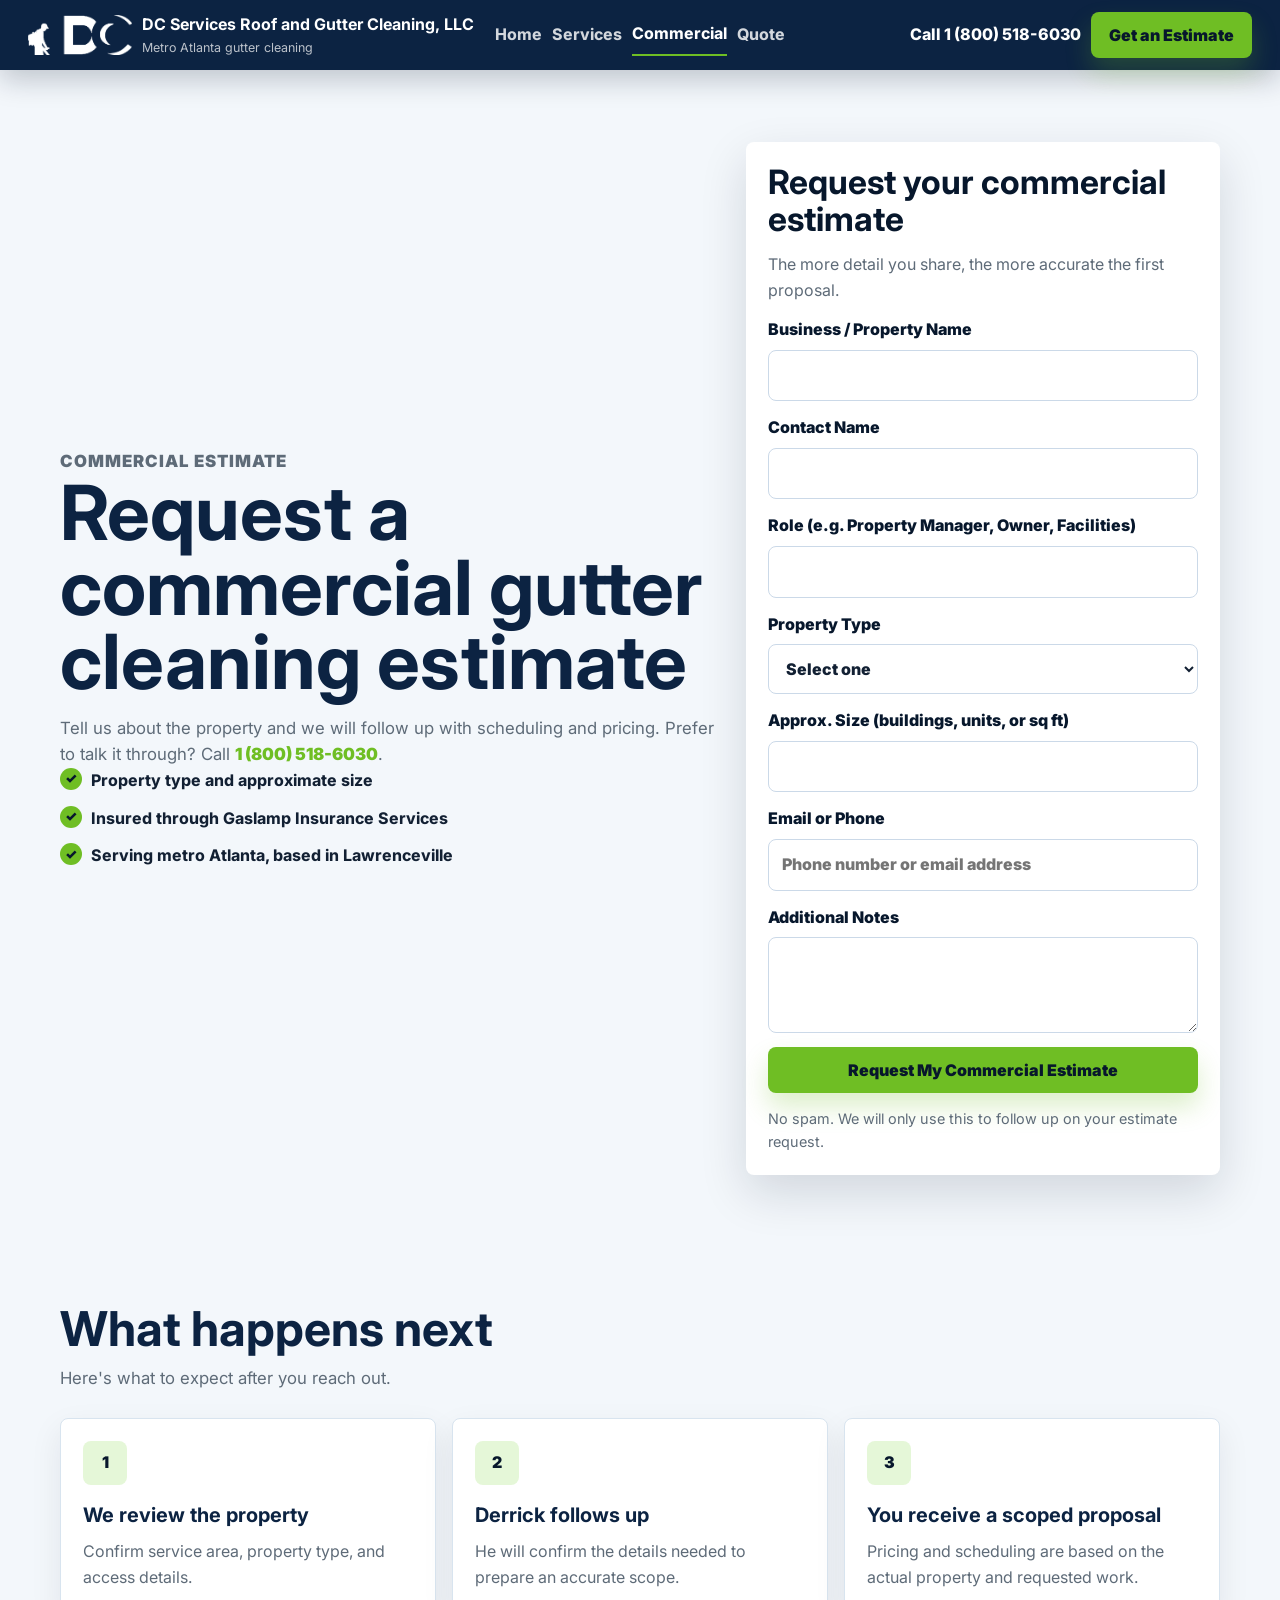
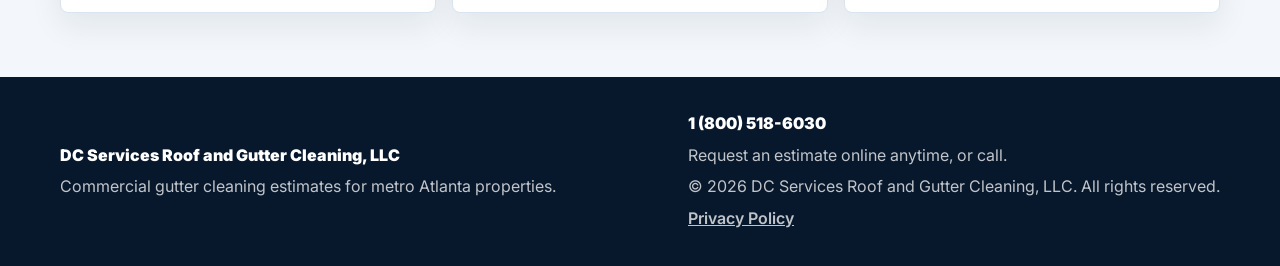
==== commercial-quote.html @ ae73db81 "Import dcservicespro.com site as of the last Vercel production deploy Brings the DC Services Roof an" ====
<!doctype html>
<html lang="en">
<head>
  <meta charset="utf-8">
  <meta name="viewport" content="width=device-width, initial-scale=1">
  <title>Request a Commercial Gutter Cleaning Estimate | DC Services</title>
  <meta name="description" content="Request a commercial gutter cleaning estimate in metro Atlanta for property managers, HOAs, retail centers, office parks, and apartment communities.">
  <meta name="robots" content="index, follow">
  <link rel="canonical" href="https://dcservicespro.com/commercial-quote.html">
  <link rel="preconnect" href="https://fonts.googleapis.com">
  <link rel="preconnect" href="https://fonts.gstatic.com" crossorigin>
  <link href="https://fonts.googleapis.com/css2?family=Inter:wght@400;500;600;700;800;900&display=swap" rel="stylesheet">
  <link rel="icon" href="favicon.png" type="image/png">
  <link rel="stylesheet" href="styles.css">
  <script type="application/ld+json">
    {
      "@context": "https://schema.org",
      "@type": "ContactPage",
      "name": "Request a Commercial Gutter Cleaning Estimate",
      "url": "https://dcservicespro.com/commercial-quote.html",
      "mainEntity": {
        "@type": "LocalBusiness",
        "name": "DC Services Roof and Gutter Cleaning, LLC",
        "telephone": "1 (800) 518-6030",
        "areaServed": "Metro Atlanta, GA"
      }
    }
  </script>
</head>
<body>
  <a class="skip-link" href="#main-content">Skip to main content</a>
  <header class="site-header">
    <a class="brand" href="index.html" aria-label="DC Services Roof and Gutter Cleaning, LLC home">
      <img class="brand-mark" src="media/logo-mark-white.png" alt="" aria-hidden="true">
      <span>
        <strong>DC Services Roof and Gutter Cleaning, LLC</strong>
        <small>Metro Atlanta gutter cleaning</small>
      </span>
    </a>
    <nav class="main-nav" aria-label="Main navigation">
      <a href="index.html">Home</a>
      <a href="services.html">Services</a>
      <a aria-current="page" href="commercial.html">Commercial</a>
      <a href="quote.html">Quote</a>
    </nav>
    <div class="header-actions">
      <a class="phone-action" href="tel:+18005186030" aria-label="Call DC Services at 1 (800) 518-6030">Call<span class="phone-number" aria-hidden="true"> 1 (800) 518-6030</span></a>
      <a class="btn btn-primary" href="commercial-quote.html">Get an Estimate</a>
    </div>
  </header>

  <main id="main-content">
    <section class="quote-page">
      <div class="container quote-page-grid">
        <div class="quote-intro">
          <p class="service-line">Commercial estimate</p>
          <h1>Request a commercial gutter cleaning estimate</h1>
          <p>Tell us about the property and we will follow up with scheduling and pricing. Prefer to talk it through? Call <a href="tel:+18005186030">1 (800) 518-6030</a>.</p>
          <ul class="check-list dark">
            <li>Property type and approximate size</li>
            <li>Insured through Gaslamp Insurance Services</li>
            <li>Serving metro Atlanta, based in Lawrenceville</li>
          </ul>
        </div>

        <form class="quote-card quote-form" data-quote-form="commercial" action="/api/lead" method="post">
          <input type="hidden" name="formType" value="commercial">
          <input class="hp-field" type="text" name="_hp" tabindex="-1" autocomplete="off" aria-hidden="true">
          <h2>Request your commercial estimate</h2>
          <p>The more detail you share, the more accurate the first proposal.</p>
          <label for="cq-business">Business / Property Name
            <input id="cq-business" name="business" type="text" autocomplete="organization" required>
          </label>
          <label for="cq-contact-name">Contact Name
            <input id="cq-contact-name" name="contactName" type="text" autocomplete="name" required>
          </label>
          <label for="cq-role">Role (e.g. Property Manager, Owner, Facilities)
            <input id="cq-role" name="role" type="text">
          </label>
          <label for="cq-property-type">Property Type
            <select id="cq-property-type" name="propertyType" required>
              <option value="">Select one</option>
              <option value="property-management-hoa">Property Management / HOA</option>
              <option value="retail-shopping-center">Retail / Shopping Center</option>
              <option value="office-business-park">Office / Business Park</option>
              <option value="apartment-community">Apartment Community</option>
              <option value="other">Other</option>
            </select>
          </label>
          <label for="cq-size">Approx. Size (buildings, units, or sq ft)
            <input id="cq-size" name="size" type="text">
          </label>
          <label for="cq-contact">Email or Phone
            <input id="cq-contact" name="contact" type="text" placeholder="Phone number or email address" required>
          </label>
          <label for="cq-notes">Additional Notes
            <textarea id="cq-notes" name="notes"></textarea>
          </label>
          <button class="btn btn-primary btn-full" type="submit">Request My Commercial Estimate</button>
          <p class="form-note">No spam. We will only use this to follow up on your estimate request.</p>
          <div id="form-success" class="success-message" role="status" aria-live="polite" tabindex="-1">Thank you. Your commercial estimate request has been received. Derrick will follow up with scope, pricing, and scheduling.</div>
          <div id="form-error" class="error-message" role="alert" tabindex="-1">We could not send your request. Please try again, or call 1 (800) 518-6030.</div>
        </form>
      </div>
    </section>

    <section class="process-section">
      <div class="container">
        <div class="section-heading">
          <h2>What happens next</h2>
          <p>Here's what to expect after you reach out.</p>
        </div>
        <div class="step-grid">
          <article>
            <span>1</span>
            <h3>We review the property</h3>
            <p>Confirm service area, property type, and access details.</p>
          </article>
          <article>
            <span>2</span>
            <h3>Derrick follows up</h3>
            <p>He will confirm the details needed to prepare an accurate scope.</p>
          </article>
          <article>
            <span>3</span>
            <h3>You receive a scoped proposal</h3>
            <p>Pricing and scheduling are based on the actual property and requested work.</p>
          </article>
        </div>
      </div>
    </section>
  </main>

  <footer class="site-footer">
    <div class="container footer-grid">
      <div>
        <strong>DC Services Roof and Gutter Cleaning, LLC</strong>
        <p>Commercial gutter cleaning estimates for metro Atlanta properties.</p>
      </div>
      <div>
        <a href="tel:+18005186030">1 (800) 518-6030</a>
        <p class="footer-note">Request an estimate online anytime, or call.</p>
        <p>&copy; <span data-year></span> DC Services Roof and Gutter Cleaning, LLC. All rights reserved.</p>
        <p class="footer-legal"><a href="privacy.html">Privacy Policy</a></p>
      </div>
    </div>
  </footer>

  <script src="script.js"></script>
</body>
</html>
---- styles.css ----
:root {
  --navy-950: #07172c;
  --navy-900: #0c2342;
  --navy-800: #174b82;
  --green: #6fbe24;
  --green-dark: #3f7f15;
  --white: #ffffff;
  --mist: #f3f7fb;
  --line: #d8e4ef;
  --text: #122033;
  --muted: #5e6b78;
  --shadow: 0 18px 48px rgba(7, 23, 44, 0.14);
  --radius: 8px;
  --max: 1160px;
}

* {
  box-sizing: border-box;
}

html {
  scroll-behavior: smooth;
  scroll-padding-top: 94px;
}

body {
  margin: 0;
  font-family: "Inter", Arial, sans-serif;
  color: var(--text);
  background: var(--white);
  line-height: 1.6;
}

a {
  color: inherit;
  text-decoration: none;
}

.skip-link {
  position: fixed;
  top: 8px;
  left: 8px;
  z-index: 100;
  padding: 10px 14px;
  border-radius: 8px;
  color: var(--navy-950);
  background: var(--green);
  font-weight: 900;
  transform: translateY(-160%);
}

.skip-link:focus {
  transform: translateY(0);
}

button,
input,
select,
textarea {
  font: inherit;
}

.container {
  width: min(100% - 32px, var(--max));
  margin: 0 auto;
}

.narrow {
  max-width: 780px;
}

.site-header {
  position: sticky;
  top: 0;
  z-index: 20;
  display: grid;
  grid-template-columns: 1fr;
  gap: 12px;
  padding: 12px 16px;
  background: var(--navy-900);
  color: var(--white);
  box-shadow: 0 10px 28px rgba(7, 23, 44, 0.22);
}

.brand {
  display: flex;
  align-items: center;
  gap: 10px;
  min-width: 0;
}

.brand-mark {
  display: block;
  height: 40px;
  width: auto;
  object-fit: contain;
  flex-shrink: 0;
}

.brand strong,
.brand small {
  display: block;
}

.brand small {
  color: rgba(255, 255, 255, 0.72);
  font-size: 0.78rem;
}

.main-nav,
.header-actions {
  display: flex;
  flex-wrap: wrap;
  gap: 10px;
  align-items: center;
}

.main-nav a {
  padding: 7px 0;
  color: rgba(255, 255, 255, 0.82);
  font-weight: 750;
}

.main-nav a[aria-current="page"] {
  color: var(--white);
  border-bottom: 2px solid var(--green);
}

.header-actions {
  justify-content: flex-start;
}

.phone-action {
  color: var(--white);
  font-weight: 800;
}

.btn {
  display: inline-flex;
  min-height: 46px;
  align-items: center;
  justify-content: center;
  gap: 8px;
  padding: 13px 18px;
  border: 0;
  border-radius: 8px;
  font-weight: 900;
  line-height: 1;
  text-align: center;
}

.btn-primary {
  color: var(--navy-950);
  background: var(--green);
  box-shadow: 0 14px 26px rgba(111, 190, 36, 0.24);
}

.btn-secondary {
  color: var(--navy-900);
  background: var(--white);
  border: 1px solid var(--line);
}

.btn-large {
  min-height: 54px;
  padding-inline: 22px;
}

.btn-full {
  width: 100%;
}

.btn:disabled {
  cursor: wait;
  opacity: 0.7;
}

.hero {
  position: relative;
  overflow: hidden;
  color: var(--white);
  background:
    linear-gradient(90deg, rgba(7, 23, 44, 0.94), rgba(12, 35, 66, 0.82)),
    radial-gradient(circle at 82% 20%, rgba(111, 190, 36, 0.22), transparent 34%),
    linear-gradient(135deg, #0c2342, #24537e);
}

.compact-hero {
  padding: 58px 0 42px;
}

.hero-grid,
.quote-page-grid,
.split-grid,
.detail-grid {
  display: grid;
  gap: 28px;
  align-items: center;
}

.hero-copy h1,
.page-hero h1,
.quote-intro h1 {
  margin: 0 0 16px;
  font-size: clamp(2.25rem, 8vw, 4.75rem);
  line-height: 0.98;
  letter-spacing: 0;
}

.hero-phone {
  margin: 0 0 24px;
  color: rgba(255, 255, 255, 0.9);
  font-size: clamp(1.05rem, 2vw, 1.3rem);
  font-weight: 700;
}

.hero-phone a,
.quote-intro a {
  color: var(--green);
  font-weight: 900;
}

.hero-phone a {
  white-space: nowrap;
}

.service-line {
  margin: 0 0 10px;
  color: var(--green-dark);
  font-weight: 900;
  text-transform: uppercase;
  letter-spacing: 0.06em;
  font-size: 0.78rem;
}

.hero .service-line,
.page-hero .service-line {
  color: var(--green);
}

.hero-summary {
  max-width: 650px;
  margin: 0 0 12px;
  color: rgba(255, 255, 255, 0.88);
  font-size: clamp(1.05rem, 2vw, 1.25rem);
}

.hero-proof {
  margin: 18px 0 0;
  color: rgba(255, 255, 255, 0.9);
  font-weight: 750;
}

.hero-proof .stars {
  margin-right: 6px;
}

#home-quote {
  scroll-margin-top: 118px;
}

.quote-card {
  display: grid;
  gap: 14px;
  padding: 22px;
  border-radius: var(--radius);
  background: var(--white);
  color: var(--text);
  box-shadow: var(--shadow);
}

.quote-card h2 {
  margin: 0;
  color: var(--navy-950);
  font-size: clamp(1.55rem, 4vw, 2.1rem);
  line-height: 1.1;
}

.quote-card p {
  margin: 0;
  color: var(--muted);
}

label {
  display: grid;
  gap: 7px;
  color: var(--navy-950);
  font-weight: 850;
}

input,
select,
textarea {
  width: 100%;
  min-height: 50px;
  padding: 12px 13px;
  border: 1px solid #cbd9e8;
  border-radius: 8px;
  color: var(--text);
  background: var(--white);
}

textarea {
  min-height: 96px;
  resize: vertical;
}

input:focus,
select:focus,
textarea:focus,
.btn:focus-visible,
a:focus-visible {
  outline: 3px solid rgba(111, 190, 36, 0.45);
  outline-offset: 3px;
}

.form-note {
  font-size: 0.9rem;
}

.hp-field {
  position: absolute !important;
  left: -10000px !important;
  width: 1px !important;
  height: 1px !important;
  overflow: hidden !important;
  opacity: 0 !important;
  pointer-events: none !important;
}

.success-message,
.error-message {
  display: none;
  padding: 13px;
  border-radius: 8px;
  font-weight: 800;
}

.success-message {
  border: 1px solid #9be476;
  color: #173b08;
  background: #e8f9df;
}

.error-message {
  border: 1px solid #e19a9a;
  color: #6d1111;
  background: #fff0f0;
}

.success-message.is-visible,
.error-message.is-visible,
.success-message:target,
.error-message:target {
  display: block;
}

section {
  padding: 64px 0;
}

.trust-strip,
.services-preview,
.quote-page,
.process-section {
  background: var(--mist);
}

.section-heading {
  max-width: 720px;
  margin-bottom: 26px;
}

.section-heading.tight {
  margin-bottom: 20px;
}

.section-heading h2,
.split-section h2,
.service-detail h2,
.process-section h2 {
  margin: 0 0 10px;
  color: var(--navy-900);
  font-size: clamp(1.9rem, 5vw, 3rem);
  line-height: 1.08;
}

.section-heading p,
.split-section p,
.service-detail p,
.quote-intro p {
  margin: 0;
  color: var(--muted);
  font-size: 1.05rem;
}

.trust-grid,
.card-grid,
.step-grid {
  display: grid;
  gap: 16px;
}

.trust-card,
.service-card,
.step-grid article,
.guarantee-panel {
  padding: 22px;
  border: 1px solid var(--line);
  border-radius: var(--radius);
  background: var(--white);
  box-shadow: 0 12px 32px rgba(7, 23, 44, 0.08);
}

.trust-card strong,
.trust-card span {
  display: block;
}

.trust-card span {
  color: var(--muted);
}

.stars {
  color: #ffb21a;
  font-size: 1.22rem;
  letter-spacing: 0;
}

.before-after {
  display: grid;
  gap: 24px;
  margin-top: 24px;
}

.ba-case h3 {
  margin: 0 0 12px;
  color: var(--navy-900);
  font-size: 1.08rem;
}

.ba-pair {
  display: grid;
  grid-template-columns: 1fr 1fr;
  gap: 10px;
}

.ba-photo {
  position: relative;
  margin: 0;
  aspect-ratio: 3 / 4;
  border-radius: var(--radius);
  overflow: hidden;
  box-shadow: var(--shadow);
}

.ba-photo img {
  width: 100%;
  height: 100%;
  object-fit: cover;
  display: block;
}

.ba-photo span {
  position: absolute;
  top: 10px;
  left: 10px;
  padding: 5px 10px;
  border-radius: 8px;
  background: var(--green);
  color: var(--navy-950);
  font-weight: 900;
  font-size: 0.82rem;
}

.owner-intro {
  display: flex;
  align-items: center;
  gap: 14px;
  margin-bottom: 22px;
}

.owner-photo {
  width: 64px;
  height: 64px;
  border-radius: 50%;
  object-fit: cover;
  box-shadow: var(--shadow);
  flex-shrink: 0;
}

.owner-intro p {
  margin: 0;
  color: var(--muted);
}

.owner-intro strong {
  color: var(--navy-900);
}

.photo-placeholder {
  min-height: 210px;
  display: flex;
  flex-direction: column;
  justify-content: flex-end;
  gap: 8px;
  padding: 22px;
  border-radius: var(--radius);
  color: var(--white);
  background:
    linear-gradient(180deg, rgba(7, 23, 44, 0.08), rgba(7, 23, 44, 0.86)),
    repeating-linear-gradient(135deg, rgba(255,255,255,0.12) 0 12px, rgba(255,255,255,0.03) 12px 24px),
    linear-gradient(135deg, #52687b, #1f3e5c);
  box-shadow: var(--shadow);
}

.photo-placeholder.after {
  background:
    linear-gradient(180deg, rgba(7, 23, 44, 0.08), rgba(7, 23, 44, 0.82)),
    repeating-linear-gradient(135deg, rgba(111,190,36,0.2) 0 12px, rgba(255,255,255,0.03) 12px 24px),
    linear-gradient(135deg, #5f8642, #153d2f);
}

.photo-placeholder span {
  width: fit-content;
  padding: 7px 10px;
  border-radius: 8px;
  background: var(--green);
  color: var(--navy-950);
  font-weight: 900;
}

.photo-placeholder strong {
  font-size: 1.3rem;
}

.photo-placeholder.wide {
  min-height: 330px;
}

.check-list {
  display: grid;
  gap: 12px;
  margin: 0;
  padding: 0;
  list-style: none;
}

.check-list li {
  position: relative;
  padding-left: 31px;
  font-weight: 750;
}

.check-list li::before {
  content: "✓";
  position: absolute;
  left: 0;
  top: 0;
  display: grid;
  place-items: center;
  width: 22px;
  height: 22px;
  border-radius: 999px;
  background: var(--green);
  color: var(--navy-950);
  font-size: 0.85rem;
  font-weight: 900;
}

.check-list.dark li {
  color: var(--text);
}

.service-card h3,
.step-grid h3 {
  margin: 0 0 8px;
  color: var(--navy-900);
  font-size: 1.25rem;
}

.service-card p,
.step-grid p {
  margin: 0;
  color: var(--muted);
}

.icon-box,
.step-grid span {
  display: grid;
  place-items: center;
  width: 44px;
  height: 44px;
  margin-bottom: 14px;
  border-radius: 8px;
  color: var(--navy-950);
  background: #e5f7d8;
  font-weight: 900;
}

.center-action {
  margin-top: 22px;
  text-align: center;
}

.page-hero {
  color: var(--white);
  background: linear-gradient(135deg, var(--navy-950), var(--navy-800));
}

.page-hero p:not(.service-line) {
  margin: 0 0 22px;
  color: rgba(255,255,255,0.84);
  font-size: 1.13rem;
}

.service-detail {
  background: var(--white);
}

.service-detail.alt {
  background: var(--mist);
}

.text-link {
  display: inline-flex;
  margin-top: 18px;
  color: var(--green-dark);
  font-weight: 900;
}

.quote-page {
  padding-top: 72px;
}

.quote-intro h1 {
  color: var(--navy-900);
}

.site-footer {
  padding: 34px 0;
  background: var(--navy-950);
  color: rgba(255,255,255,0.75);
}

.footer-grid {
  display: grid;
  gap: 18px;
}

.site-footer strong,
.site-footer a {
  color: var(--white);
  font-weight: 900;
}

.site-footer p {
  margin: 6px 0 0;
}

.site-footer .footer-note {
  color: rgba(255, 255, 255, 0.75);
}

.site-footer .footer-legal a {
  color: rgba(255, 255, 255, 0.75);
  font-weight: 600;
  text-decoration: underline;
}

.site-footer .footer-legal a:hover {
  color: var(--white);
}

@media (min-width: 760px) {
  .hero-grid,
  .quote-page-grid {
    grid-template-columns: minmax(0, 1fr) minmax(360px, 0.72fr);
  }

  .split-grid,
  .detail-grid {
    grid-template-columns: minmax(0, 1fr) minmax(360px, 1fr);
  }

  .detail-grid.reverse {
    grid-template-columns: minmax(360px, 1fr) minmax(0, 1fr);
  }

  .trust-grid,
  .card-grid,
  .step-grid {
    grid-template-columns: repeat(3, minmax(0, 1fr));
  }

  .reviews-grid {
    grid-template-columns: repeat(3, minmax(0, 1fr));
  }

  .before-after {
    grid-template-columns: repeat(2, minmax(0, 1fr));
  }

  .footer-grid {
    grid-template-columns: 1fr auto;
    align-items: center;
  }
}

@media (min-width: 960px) {
  .site-header {
    grid-template-columns: minmax(220px, 1fr) auto minmax(280px, 1fr);
    align-items: center;
    padding: 12px 28px;
  }

  .header-actions {
    justify-content: flex-end;
  }
}

@media (max-width: 959px) {
  .site-header {
    grid-template-columns: auto minmax(0, 1fr);
    padding: 8px 14px;
    gap: 8px;
  }

  .brand span {
    display: none;
  }

  .brand-mark {
    height: 26px;
  }

  .brand strong {
    font-size: 0.92rem;
    line-height: 1.2;
  }

  .brand small {
    display: none;
  }

  .main-nav {
    grid-column: 1 / -1;
    order: 3;
    justify-content: space-between;
    gap: 4px 10px;
  }

  .main-nav a {
    padding: 4px 0;
    font-size: 0.88rem;
  }

  .header-actions {
    grid-column: 2;
    display: grid;
    grid-template-columns: auto minmax(0, 1fr);
    gap: 6px;
  }

  .phone-action,
  .header-actions .btn {
    min-height: 38px;
    padding: 8px 6px;
    border-radius: 8px;
    text-align: center;
    font-size: 0.78rem;
  }

  .phone-action {
    display: grid;
    place-items: center;
    min-width: 64px;
    padding-inline: 12px;
    border: 1px solid rgba(255,255,255,0.22);
    color: rgba(255,255,255,0.88);
  }

  .phone-number {
    display: none;
  }
}

.audience-banner {
  padding: 26px 0;
  background: var(--navy-900);
  color: var(--white);
}

.audience-banner .container {
  display: flex;
  flex-wrap: wrap;
  align-items: center;
  justify-content: space-between;
  gap: 16px;
}

.audience-banner p {
  margin: 0;
  font-weight: 750;
  font-size: 1.05rem;
}

.hero.has-bg-video > .container {
  position: relative;
  z-index: 2;
}

.hero-bg {
  position: absolute;
  inset: 0;
  width: 100%;
  height: 100%;
  object-fit: cover;
  z-index: 0;
}

.hero-bg-overlay {
  position: absolute;
  inset: 0;
  z-index: 1;
  background:
    linear-gradient(90deg, rgba(7, 23, 44, 0.86), rgba(12, 35, 66, 0.62)),
    radial-gradient(circle at 82% 20%, rgba(111, 190, 36, 0.22), transparent 34%);
}

.feature-reel {
  background: var(--white);
}

.feature-reel-grid {
  display: grid;
  gap: 28px;
  align-items: center;
}

.feature-reel-copy h2 {
  margin: 0 0 10px;
  color: var(--navy-900);
  font-size: clamp(1.9rem, 5vw, 3rem);
  line-height: 1.08;
}

.feature-reel-copy p {
  margin: 0 0 22px;
  color: var(--muted);
  font-size: 1.05rem;
}

.phone-frame {
  position: relative;
  width: min(100%, 280px);
  aspect-ratio: 9 / 16;
  margin-inline: auto;
  border-radius: 28px;
  overflow: hidden;
  background: #0a0a0a;
  box-shadow:
    0 0 0 8px #111,
    0 24px 60px -16px rgba(7, 23, 44, 0.4);
}

.phone-frame video {
  width: 100%;
  height: 100%;
  object-fit: cover;
  display: block;
}

.service-video-wrap {
  position: relative;
  width: min(100%, 340px);
  aspect-ratio: 9 / 16;
  margin-inline: auto;
  border-radius: 20px;
  overflow: hidden;
  background: #0e0e0e;
  box-shadow: var(--shadow);
}

.service-video-wrap video,
.service-video-wrap img {
  width: 100%;
  height: 100%;
  object-fit: cover;
  object-position: center;
  display: block;
}

@media (min-width: 760px) {
  .service-video-wrap {
    justify-self: center;
  }
}

.work-gallery {
  background: var(--mist);
}

.work-gallery .reel-strip {
  display: flex;
  gap: 14px;
  overflow-x: auto;
  scroll-snap-type: x mandatory;
  padding-block: 8px;
  padding-inline: 2px;
  scrollbar-width: thin;
  -webkit-overflow-scrolling: touch;
}

.work-gallery .reel-item {
  position: relative;
  flex: 0 0 auto;
  width: 180px;
  aspect-ratio: 9 / 16;
  border-radius: 16px;
  overflow: hidden;
  scroll-snap-align: start;
  background: #0e0e0e;
  box-shadow: 0 12px 32px rgba(7, 23, 44, 0.12);
}

.work-gallery .reel-item video {
  width: 100%;
  height: 100%;
  object-fit: cover;
  display: block;
  background-size: cover;
  background-position: center;
}

@media (min-width: 760px) {
  .feature-reel-grid {
    grid-template-columns: minmax(0, 1fr) minmax(280px, 0.6fr);
  }

  .work-gallery .reel-item {
    width: 200px;
  }
}

.faq-section {
  background: var(--white);
}

.faq-list {
  display: grid;
  gap: 4px;
}

.faq-item {
  padding: 20px 0;
  border-bottom: 1px solid var(--line);
}

.faq-item:first-child {
  border-top: 1px solid var(--line);
}

.faq-item h2,
.faq-item h3 {
  margin: 0 0 8px;
  color: var(--navy-900);
  font-size: 1.05rem;
}

.faq-item p {
  margin: 0 0 10px;
  color: var(--muted);
}

.faq-item p:last-child {
  margin-bottom: 0;
}

.text-link-inline {
  color: var(--green-dark);
  font-weight: 700;
  text-decoration: underline;
}

.reviews-section {
  background: var(--mist);
}

.reviews-grid {
  display: grid;
  gap: 16px;
}

.review-card {
  padding: 22px;
  border: 1px solid var(--line);
  border-radius: var(--radius);
  background: var(--white);
  box-shadow: 0 12px 32px rgba(7, 23, 44, 0.08);
}

.review-card p {
  margin: 0 0 14px;
  color: var(--text);
}

.review-card .stars {
  margin-bottom: 8px;
}

.review-card strong {
  color: var(--muted);
  font-size: 0.92rem;
  font-weight: 700;
}

@media (prefers-reduced-motion: reduce) {
  *,
  *::before,
  *::after {
    scroll-behavior: auto !important;
    transition: none !important;
  }

}
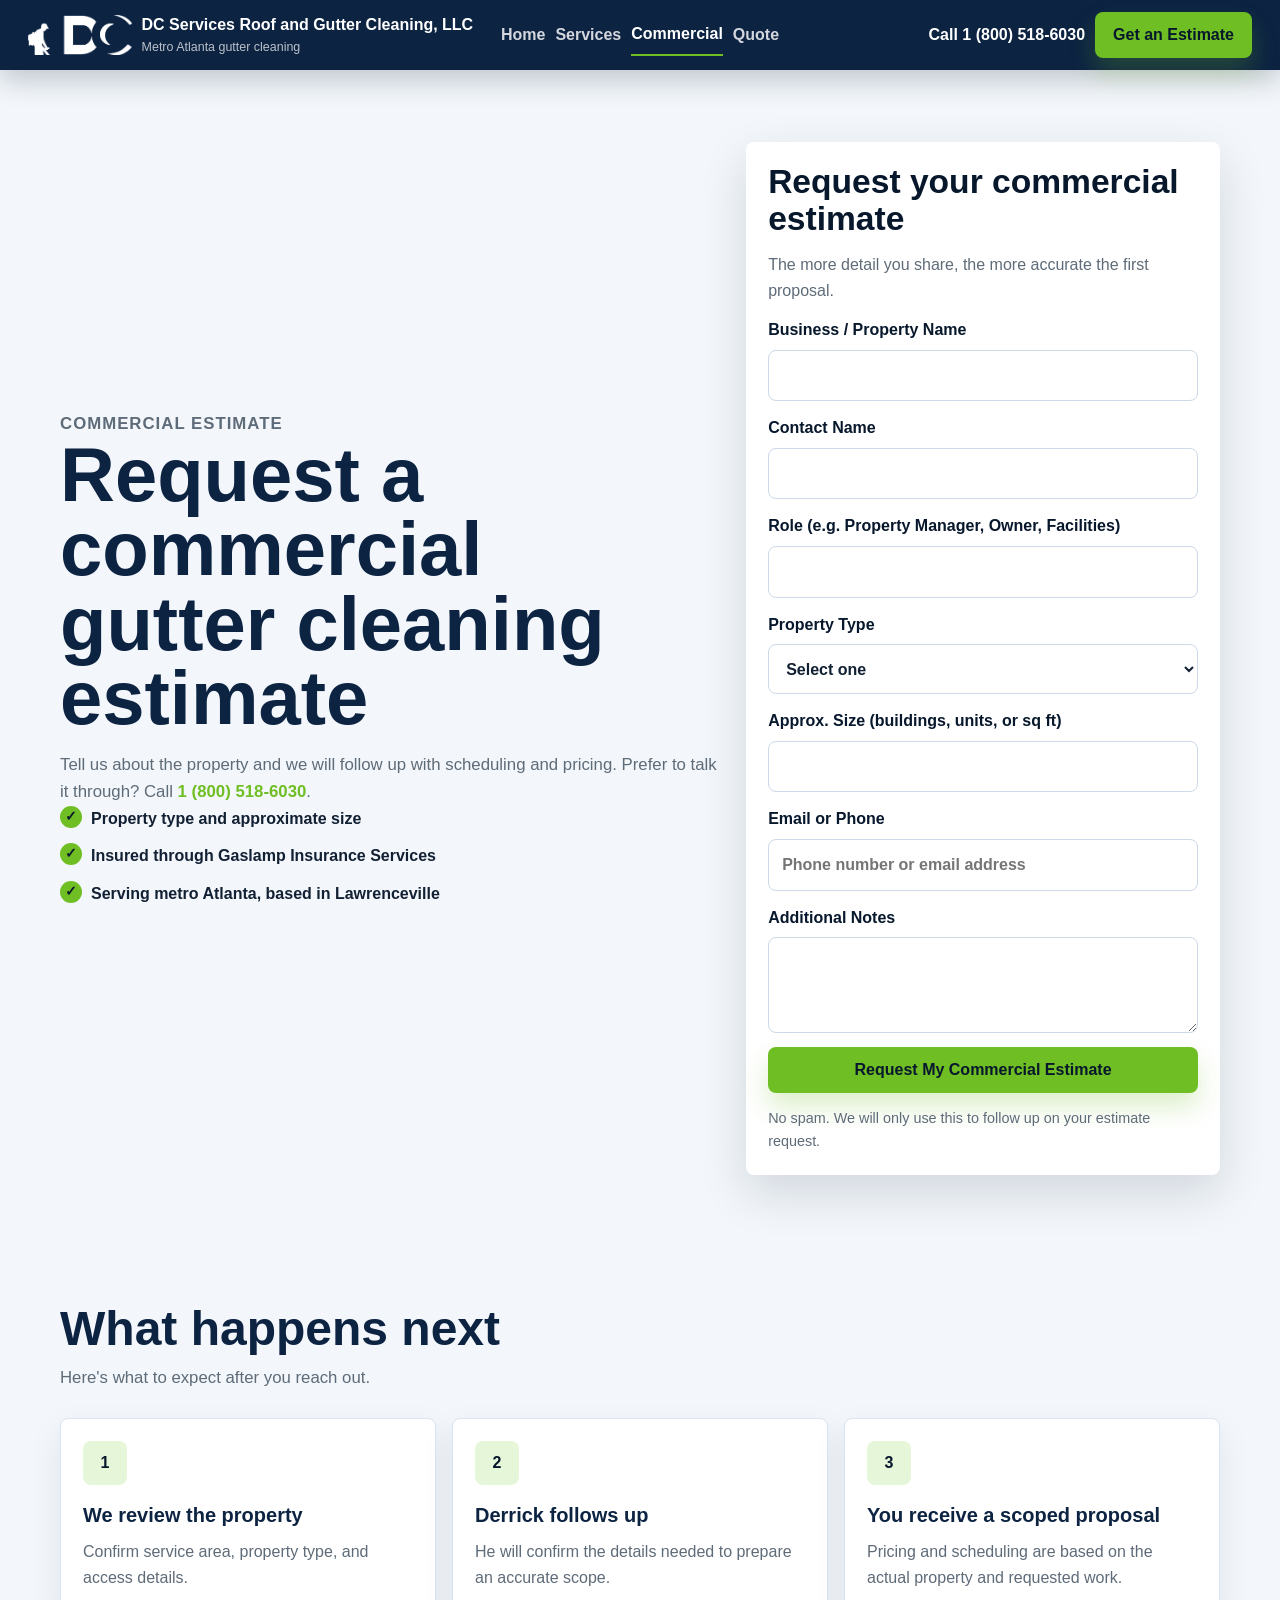
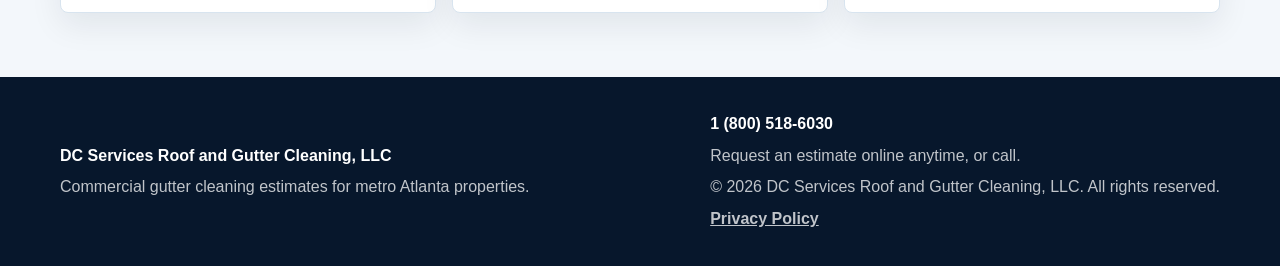
==== commit 41be7b01: "Point the quote forms at the Cloudflare Worker and restore CSP via meta tag The site is moving to Gi" ====
--- a/commercial-quote.html
+++ b/commercial-quote.html
@@ -3,6 +3,7 @@
 <head>
   <meta charset="utf-8">
   <meta name="viewport" content="width=device-width, initial-scale=1">
+  <meta http-equiv="Content-Security-Policy" content="default-src 'self'; script-src 'self' 'unsafe-inline'; style-src 'self' https://fonts.googleapis.com; font-src https://fonts.gstatic.com; img-src 'self' data:; media-src 'self'; connect-src 'self' https://dcservicespro-lead.WORKERS-SUBDOMAIN.workers.dev; base-uri 'self'; form-action 'self' https://dcservicespro-lead.WORKERS-SUBDOMAIN.workers.dev; upgrade-insecure-requests">
   <title>Request a Commercial Gutter Cleaning Estimate | DC Services</title>
   <meta name="description" content="Request a commercial gutter cleaning estimate in metro Atlanta for property managers, HOAs, retail centers, office parks, and apartment communities.">
   <meta name="robots" content="index, follow">
@@ -63,7 +64,7 @@
           </ul>
         </div>
 
-        <form class="quote-card quote-form" data-quote-form="commercial" action="/api/lead" method="post">
+        <form class="quote-card quote-form" data-quote-form="commercial" action="https://dcservicespro-lead.WORKERS-SUBDOMAIN.workers.dev/" method="post">
           <input type="hidden" name="formType" value="commercial">
           <input class="hp-field" type="text" name="_hp" tabindex="-1" autocomplete="off" aria-hidden="true">
           <h2>Request your commercial estimate</h2>
